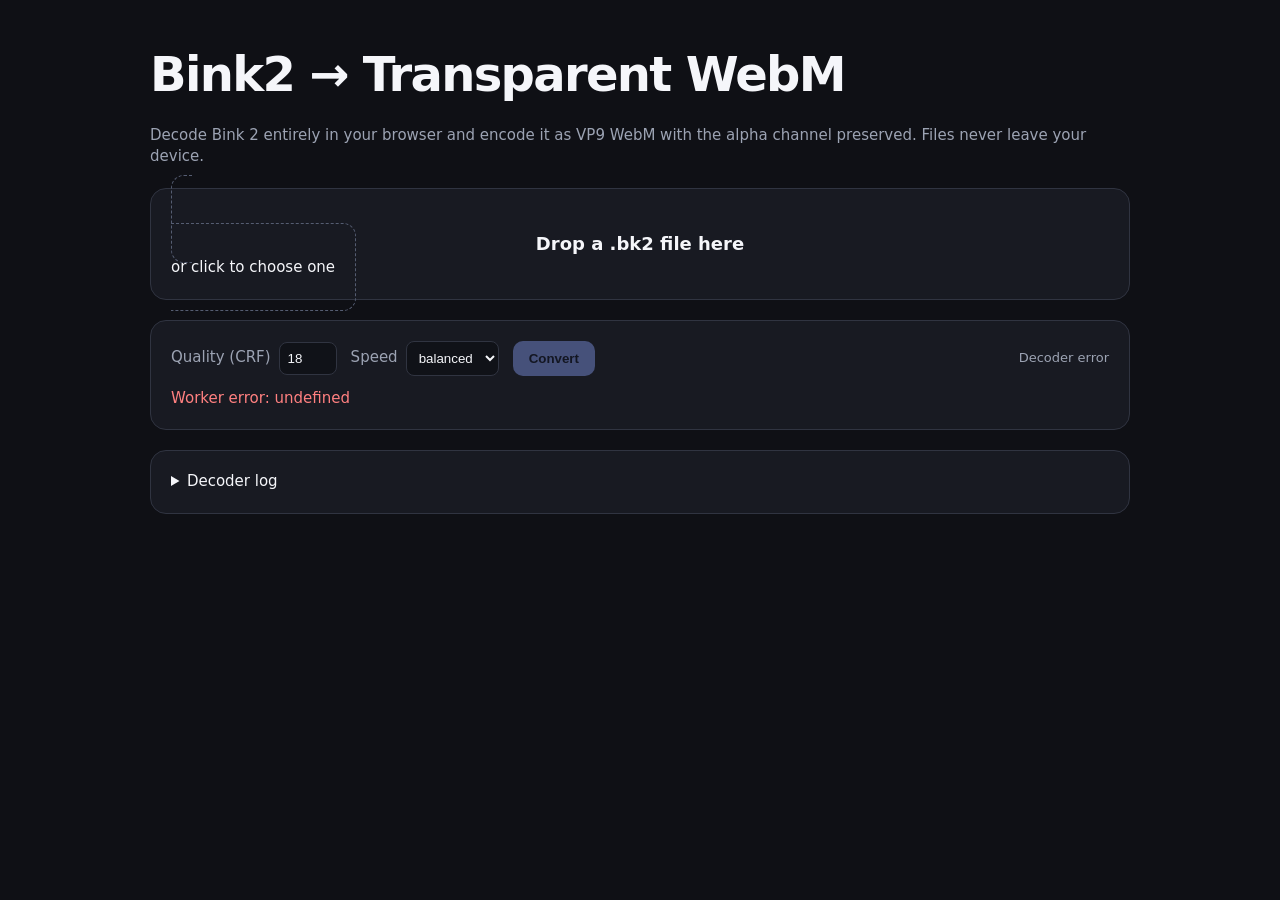
==== index.html @ 950c8744 "Initialize Bink2 converter web app" ====
<!doctype html>
<html lang="en">
<head>
  <meta charset="utf-8">
  <meta name="viewport" content="width=device-width,initial-scale=1">
  <meta name="description" content="Convert Bink 2 (.bk2) videos to transparent VP9 WebM entirely in your browser.">
  <title>Bink2 → Transparent WebM</title>
  <style>
    :root{color-scheme:dark;--bg:#0f1015;--panel:#181a22;--line:#303441;--text:#f5f6fa;--muted:#9ca3b3;--accent:#8ba4ff;--bad:#ff8080}
    *{box-sizing:border-box}body{margin:0;background:var(--bg);color:var(--text);font:15px/1.45 system-ui,-apple-system,Segoe UI,Roboto,sans-serif}
    main{width:min(980px,calc(100% - 32px));margin:40px auto 64px}h1{font-size:clamp(28px,5vw,48px);margin:0 0 8px;letter-spacing:-.035em}p{color:var(--muted)}
    .panel{background:var(--panel);border:1px solid var(--line);border-radius:16px;padding:20px;margin-top:20px}
    #drop{border:1.5px dashed #555d72;border-radius:13px;padding:34px 20px;text-align:center;cursor:pointer;transition:.15s}#drop.drag{border-color:var(--accent);background:#202539}#drop strong{display:block;font-size:18px;color:var(--text)}
    input[type=file]{display:none}.row{display:flex;gap:14px;flex-wrap:wrap;align-items:center}.meta{display:grid;grid-template-columns:repeat(auto-fit,minmax(140px,1fr));gap:10px;margin-top:16px}.datum{background:#11131a;border-radius:10px;padding:10px 12px}.datum span{display:block;color:var(--muted);font-size:12px}.datum b{font-weight:600;overflow-wrap:anywhere}
    label.control{display:flex;align-items:center;gap:8px;color:var(--muted)}select,input[type=number]{background:#101218;color:var(--text);border:1px solid var(--line);border-radius:8px;padding:8px}button,.download{appearance:none;border:0;border-radius:10px;background:var(--accent);color:#0d1122;font-weight:700;padding:10px 16px;text-decoration:none;cursor:pointer}button:disabled,.download.disabled{opacity:.4;pointer-events:none}
    .status{margin-left:auto;color:var(--muted);font-size:13px}.error{color:var(--bad);white-space:pre-wrap;margin-top:12px}.progress{height:8px;background:#0c0d12;border-radius:20px;overflow:hidden;margin-top:16px}.progress>div{width:0;height:100%;background:var(--accent);transition:width .1s}.hidden{display:none!important}
    .preview{margin-top:16px;border-radius:12px;overflow:hidden;min-height:260px;display:grid;place-items:center;background-color:#d5d5d5;background-image:linear-gradient(45deg,#aaa 25%,transparent 25%),linear-gradient(-45deg,#aaa 25%,transparent 25%),linear-gradient(45deg,transparent 75%,#aaa 75%),linear-gradient(-45deg,transparent 75%,#aaa 75%);background-size:32px 32px;background-position:0 0,0 16px,16px -16px,-16px 0}video{display:block;max-width:100%;max-height:70vh}
    code{background:#11131a;border-radius:5px;padding:2px 5px}.fine{font-size:12px}.log{font:12px/1.35 ui-monospace,SFMono-Regular,Consolas,monospace;max-height:150px;overflow:auto;color:#858da0;white-space:pre-wrap}
  </style>
</head>
<body>
<main>
  <h1>Bink2 → Transparent WebM</h1>
  <p>Decode Bink 2 entirely in your browser and encode it as VP9 WebM with the alpha channel preserved. Files never leave your device.</p>

  <section class="panel">
    <label id="drop" for="file">
      <strong>Drop a .bk2 file here</strong>
      <span>or click to choose one</span>
    </label>
    <input id="file" type="file" accept=".bk2">
    <div id="meta" class="meta hidden"></div>
  </section>

  <section class="panel">
    <div class="row">
      <label class="control">Quality (CRF)
        <input id="crf" type="number" min="0" max="63" value="18" size="3">
      </label>
      <label class="control">Speed
        <select id="cpu"><option value="3">slower</option><option value="5" selected>balanced</option><option value="7">faster</option><option value="8">fastest</option></select>
      </label>
      <button id="convert" disabled>Convert</button>
      <span id="coreStatus" class="status">Loading decoder…</span>
    </div>
    <div id="progressWrap" class="progress hidden"><div id="progress"></div></div>
    <div id="error" class="error hidden"></div>
  </section>

  <section id="result" class="panel hidden">
    <div class="row">
      <div><strong>Transparent VP9 WebM</strong><div id="outInfo" class="fine"></div></div>
      <a id="download" class="download disabled" download>Download WebM</a>
    </div>
    <div class="preview"><video id="preview" controls loop muted playsinline></video></div>
    <p class="fine">The checkerboard is the page background, not part of the video. If you can see it through the video, alpha playback is working.</p>
  </section>

  <details class="panel"><summary>Decoder log</summary><div id="log" class="log"></div></details>
</main>
<script>
(() => {
  const $ = id => document.getElementById(id);
  const fileInput=$('file'),drop=$('drop'),meta=$('meta'),convert=$('convert'),coreStatus=$('coreStatus');
  const progressWrap=$('progressWrap'),progress=$('progress'),error=$('error'),result=$('result'),preview=$('preview'),download=$('download'),outInfo=$('outInfo'),log=$('log');
  let selected=null,coreReady=false,busy=false,outputURL=null;

  const worker=new Worker('./bink2-worker.js');
  worker.onmessage=e=>{
    const m=e.data||{};
    if(m.type==='ready'){
      coreReady=true;coreStatus.textContent='Decoder ready';updateConvert();
    }else if(m.type==='progress'){
      progressWrap.classList.remove('hidden');
      if(m.total>0)progress.style.width=Math.min(100,m.frame/m.total*100)+'%';
      coreStatus.textContent=m.total>0?`Encoding frame ${m.frame}/${m.total}`:`Encoding frame ${m.frame}`;
    }else if(m.type==='done'){
      busy=false;coreStatus.textContent='Decoder ready';progress.style.width='100%';
      const blob=new Blob([m.data],{type:'video/webm'});
      if(outputURL)URL.revokeObjectURL(outputURL);
      outputURL=URL.createObjectURL(blob);preview.src=outputURL;preview.load();preview.play().catch(()=>{});
      download.href=outputURL;download.download=(selected?.name||'video').replace(/\.bk2$/i,'')+'.webm';download.classList.remove('disabled');
      outInfo.textContent=`${formatBytes(blob.size)} · ${m.frames} frames`;result.classList.remove('hidden');updateConvert();
    }else if(m.type==='error'){
      busy=false;coreStatus.textContent=coreReady?'Decoder ready':'Decoder error';showError(m.message||'Conversion failed');updateConvert();
    }else if(m.type==='log'){
      log.textContent+=(m.text||'')+'\n';log.scrollTop=log.scrollHeight;
    }
  };
  worker.onerror=e=>{showError(`Worker error: ${e.message}`);coreStatus.textContent='Decoder error'};

  function formatBytes(n){if(n<1024)return n+' B';if(n<1048576)return(n/1024).toFixed(1)+' KiB';return(n/1048576).toFixed(1)+' MiB'}
  function showError(s){error.textContent=s;error.classList.remove('hidden')}
  function clearError(){error.textContent='';error.classList.add('hidden')}
  function updateConvert(){convert.disabled=!selected||!coreReady||busy}
  function parseBK2(buf){
    if(buf.byteLength<44)throw new Error('File is too short to be a Bink 2 file.');
    const bytes=new Uint8Array(buf,0,4),magic=String.fromCharCode(...bytes);
    if(!/^KB2./.test(magic))throw new Error(`Expected Bink 2 (KB2), found ${JSON.stringify(magic)}.`);
    const v=new DataView(buf),frames=v.getUint32(8,true),width=v.getUint32(20,true),height=v.getUint32(24,true),fpsNum=v.getUint32(28,true),fpsDen=v.getUint32(32,true),flags=v.getUint32(36,true),tracks=v.getUint32(40,true);
    if(!width||!height||!frames)throw new Error('The Bink 2 header contains invalid dimensions or frame count.');
    return{magic,frames,width,height,fpsNum,fpsDen,flags,tracks,alpha:!!(flags&0x00100000)};
  }
  function renderMeta(f,h){
    const fps=h.fpsDen?h.fpsNum/h.fpsDen:0;
    const items=[['File',f.name],['Revision',h.magic],['Size',formatBytes(f.size)],['Resolution',`${h.width}×${h.height}`],['Frames',String(h.frames)],['Frame rate',fps?`${fps.toFixed(3).replace(/\.000$/,'')} fps`:'unknown'],['Alpha',h.alpha?'yes':'no'],['Audio tracks',String(h.tracks)]];
    meta.innerHTML=items.map(([k,v])=>`<div class="datum"><span>${k}</span><b>${escapeHTML(v)}</b></div>`).join('');meta.classList.remove('hidden');
  }
  function escapeHTML(s){return String(s).replace(/[&<>"']/g,c=>({'&':'&amp;','<':'&lt;','>':'&gt;','"':'&quot;',"'":'&#39;'}[c]))}
  async function chooseFile(f){
    clearError();result.classList.add('hidden');progressWrap.classList.add('hidden');progress.style.width='0';
    if(!f)return;
    try{const head=await f.slice(0,64).arrayBuffer(),h=parseBK2(head);selected=f;renderMeta(f,h);updateConvert()}
    catch(e){selected=null;meta.classList.add('hidden');showError(e.message);updateConvert()}
  }
  fileInput.addEventListener('change',()=>chooseFile(fileInput.files[0]));
  for(const ev of ['dragenter','dragover'])drop.addEventListener(ev,e=>{e.preventDefault();drop.classList.add('drag')});
  for(const ev of ['dragleave','drop'])drop.addEventListener(ev,e=>{e.preventDefault();drop.classList.remove('drag')});
  drop.addEventListener('drop',e=>{const f=e.dataTransfer.files[0];if(f)chooseFile(f)});
  convert.addEventListener('click',async()=>{
    if(!selected||!coreReady||busy)return;
    busy=true;clearError();result.classList.add('hidden');download.classList.add('disabled');progressWrap.classList.remove('hidden');progress.style.width='0';coreStatus.textContent='Reading input…';updateConvert();
    try{const data=await selected.arrayBuffer();worker.postMessage({type:'convert',data,crf:Number($('crf').value),cpuUsed:Number($('cpu').value)},[data])}
    catch(e){busy=false;showError(e.message);coreStatus.textContent='Decoder ready';updateConvert()}
  });
})();
</script>
</body>
</html>
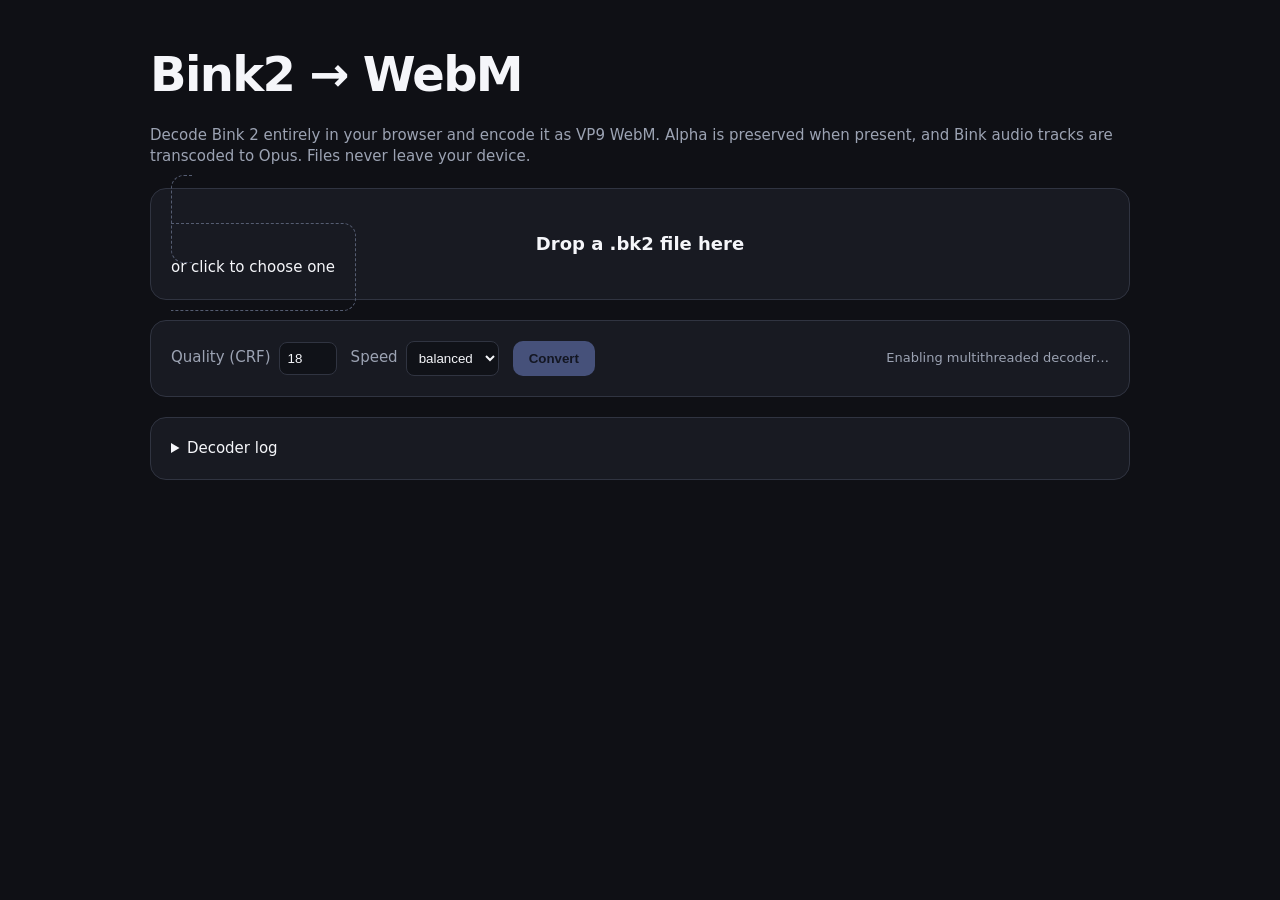
==== commit 0166a4c0: "Expose threaded audio-capable converter in UI" ====
--- a/index.html
+++ b/index.html
@@ -3,8 +3,9 @@
 <head>
   <meta charset="utf-8">
   <meta name="viewport" content="width=device-width,initial-scale=1">
-  <meta name="description" content="Convert Bink 2 (.bk2) videos to transparent VP9 WebM entirely in your browser.">
-  <title>Bink2 → Transparent WebM</title>
+  <meta name="description" content="Convert Bink 2 (.bk2) videos to VP9 WebM with alpha and audio entirely in your browser.">
+  <title>Bink2 → WebM</title>
+  <script src="./coi-serviceworker.js"></script>
   <style>
     :root{color-scheme:dark;--bg:#0f1015;--panel:#181a22;--line:#303441;--text:#f5f6fa;--muted:#9ca3b3;--accent:#8ba4ff;--bad:#ff8080}
     *{box-sizing:border-box}body{margin:0;background:var(--bg);color:var(--text);font:15px/1.45 system-ui,-apple-system,Segoe UI,Roboto,sans-serif}
@@ -20,8 +21,8 @@
 </head>
 <body>
 <main>
-  <h1>Bink2 → Transparent WebM</h1>
-  <p>Decode Bink 2 entirely in your browser and encode it as VP9 WebM with the alpha channel preserved. Files never leave your device.</p>
+  <h1>Bink2 → WebM</h1>
+  <p>Decode Bink 2 entirely in your browser and encode it as VP9 WebM. Alpha is preserved when present, and Bink audio tracks are transcoded to Opus. Files never leave your device.</p>
 
   <section class="panel">
     <label id="drop" for="file">
@@ -49,11 +50,11 @@
 
   <section id="result" class="panel hidden">
     <div class="row">
-      <div><strong>Transparent VP9 WebM</strong><div id="outInfo" class="fine"></div></div>
+      <div><strong>VP9 WebM</strong><div id="outInfo" class="fine"></div></div>
       <a id="download" class="download disabled" download>Download WebM</a>
     </div>
-    <div class="preview"><video id="preview" controls loop muted playsinline></video></div>
-    <p class="fine">The checkerboard is the page background, not part of the video. If you can see it through the video, alpha playback is working.</p>
+    <div class="preview"><video id="preview" controls loop playsinline></video></div>
+    <p class="fine">For alpha videos, the checkerboard is the page background. Seeing it through the video confirms transparent playback.</p>
   </section>
 
   <details class="panel"><summary>Decoder log</summary><div id="log" class="log"></div></details>
@@ -63,26 +64,33 @@
   const $ = id => document.getElementById(id);
   const fileInput=$('file'),drop=$('drop'),meta=$('meta'),convert=$('convert'),coreStatus=$('coreStatus');
   const progressWrap=$('progressWrap'),progress=$('progress'),error=$('error'),result=$('result'),preview=$('preview'),download=$('download'),outInfo=$('outInfo'),log=$('log');
-  let selected=null,coreReady=false,busy=false,outputURL=null;
+  let selected=null,selectedHeader=null,coreReady=false,busy=false,outputURL=null,coreThreads=1;
+
+  if(!window.crossOriginIsolated){
+    coreStatus.textContent=window.isSecureContext?'Enabling multithreaded decoder…':'Threaded decoder requires HTTPS or localhost';
+    if(!window.isSecureContext)showError('This build uses SharedArrayBuffer for multithreaded VP9 encoding and must be served from HTTPS or localhost.');
+    return;
+  }
 
   const worker=new Worker('./bink2-worker.js');
   worker.onmessage=e=>{
     const m=e.data||{};
     if(m.type==='ready'){
-      coreReady=true;coreStatus.textContent='Decoder ready';updateConvert();
+      coreThreads=m.threads||1;coreReady=true;coreStatus.textContent=`Decoder ready · ${coreThreads} threads`;updateConvert();
     }else if(m.type==='progress'){
       progressWrap.classList.remove('hidden');
       if(m.total>0)progress.style.width=Math.min(100,m.frame/m.total*100)+'%';
-      coreStatus.textContent=m.total>0?`Encoding frame ${m.frame}/${m.total}`:`Encoding frame ${m.frame}`;
+      coreStatus.textContent=m.total>0?`Encoding frame ${m.frame}/${m.total} · ${coreThreads} threads`:`Encoding frame ${m.frame} · ${coreThreads} threads`;
     }else if(m.type==='done'){
-      busy=false;coreStatus.textContent='Decoder ready';progress.style.width='100%';
+      busy=false;coreStatus.textContent=`Decoder ready · ${coreThreads} threads`;progress.style.width='100%';
       const blob=new Blob([m.data],{type:'video/webm'});
       if(outputURL)URL.revokeObjectURL(outputURL);
-      outputURL=URL.createObjectURL(blob);preview.src=outputURL;preview.load();preview.play().catch(()=>{});
+      outputURL=URL.createObjectURL(blob);preview.src=outputURL;preview.load();
       download.href=outputURL;download.download=(selected?.name||'video').replace(/\.bk2$/i,'')+'.webm';download.classList.remove('disabled');
-      outInfo.textContent=`${formatBytes(blob.size)} · ${m.frames} frames`;result.classList.remove('hidden');updateConvert();
+      const audio=selectedHeader?.tracks?` · ${selectedHeader.tracks} Opus audio track${selectedHeader.tracks===1?'':'s'}`:' · no audio';
+      outInfo.textContent=`${formatBytes(blob.size)} · ${m.frames} frames${audio} · ${m.threads||coreThreads} threads`;result.classList.remove('hidden');updateConvert();
     }else if(m.type==='error'){
-      busy=false;coreStatus.textContent=coreReady?'Decoder ready':'Decoder error';showError(m.message||'Conversion failed');updateConvert();
+      busy=false;coreStatus.textContent=coreReady?`Decoder ready · ${coreThreads} threads`:'Decoder error';showError(m.message||'Conversion failed');updateConvert();
     }else if(m.type==='log'){
       log.textContent+=(m.text||'')+'\n';log.scrollTop=log.scrollHeight;
     }
@@ -110,8 +118,8 @@
   async function chooseFile(f){
     clearError();result.classList.add('hidden');progressWrap.classList.add('hidden');progress.style.width='0';
     if(!f)return;
-    try{const head=await f.slice(0,64).arrayBuffer(),h=parseBK2(head);selected=f;renderMeta(f,h);updateConvert()}
-    catch(e){selected=null;meta.classList.add('hidden');showError(e.message);updateConvert()}
+    try{const head=await f.slice(0,64).arrayBuffer(),h=parseBK2(head);selected=f;selectedHeader=h;renderMeta(f,h);updateConvert()}
+    catch(e){selected=null;selectedHeader=null;meta.classList.add('hidden');showError(e.message);updateConvert()}
   }
   fileInput.addEventListener('change',()=>chooseFile(fileInput.files[0]));
   for(const ev of ['dragenter','dragover'])drop.addEventListener(ev,e=>{e.preventDefault();drop.classList.add('drag')});
@@ -120,10 +128,10 @@
   convert.addEventListener('click',async()=>{
     if(!selected||!coreReady||busy)return;
     busy=true;clearError();result.classList.add('hidden');download.classList.add('disabled');progressWrap.classList.remove('hidden');progress.style.width='0';coreStatus.textContent='Reading input…';updateConvert();
-    try{const data=await selected.arrayBuffer();worker.postMessage({type:'convert',data,crf:Number($('crf').value),cpuUsed:Number($('cpu').value)},[data])}
-    catch(e){busy=false;showError(e.message);coreStatus.textContent='Decoder ready';updateConvert()}
+    try{const data=await selected.arrayBuffer();worker.postMessage({type:'convert',data,crf:Number($('crf').value),cpuUsed:Number($('cpu').value),threads:coreThreads},[data])}
+    catch(e){busy=false;showError(e.message);coreStatus.textContent=`Decoder ready · ${coreThreads} threads`;updateConvert()}
   });
 })();
 </script>
 </body>
-</html>
+</html>
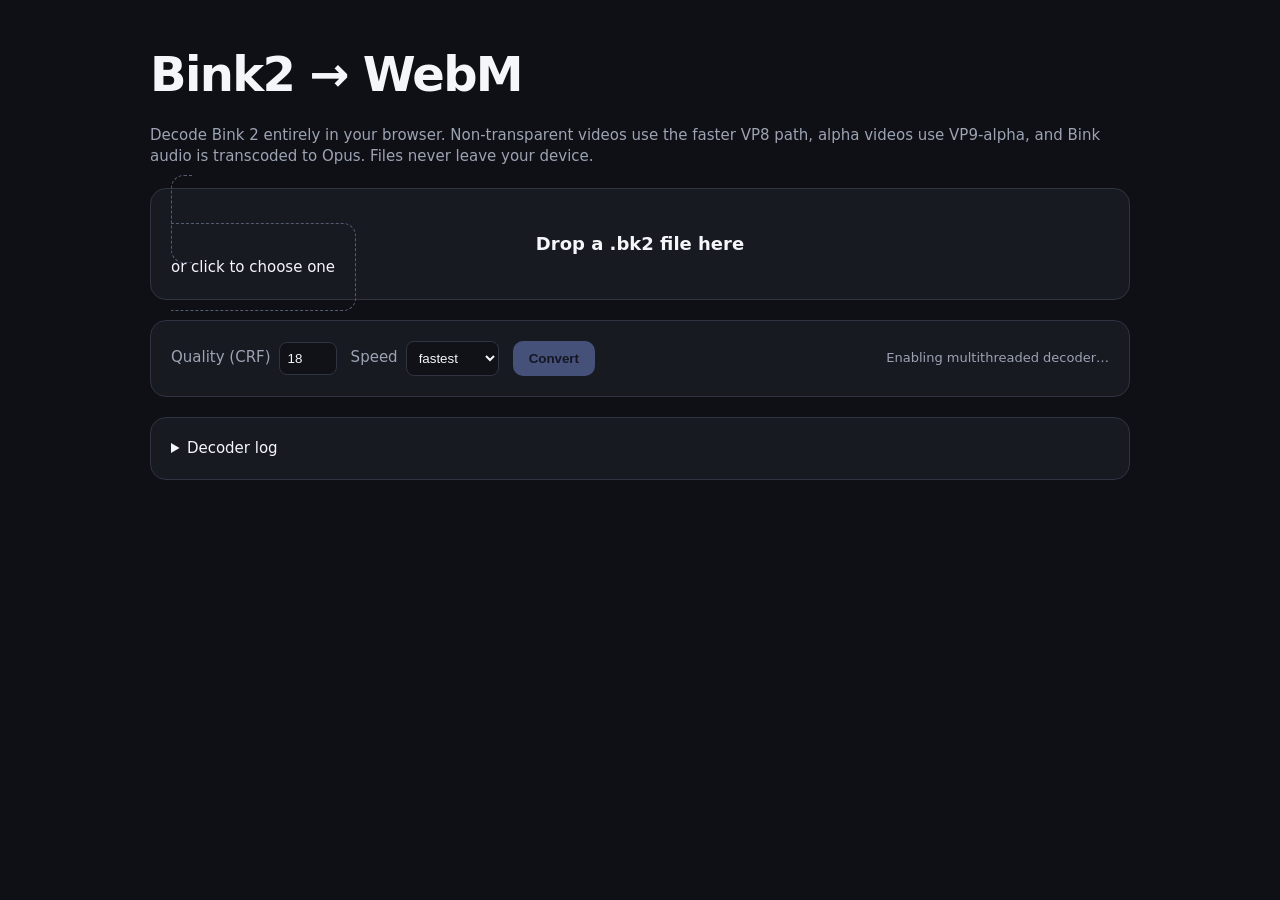
==== commit c12c236c: "Use VP8 fast path and direct-file browser input" ====
--- a/index.html
+++ b/index.html
@@ -3,7 +3,7 @@
 <head>
   <meta charset="utf-8">
   <meta name="viewport" content="width=device-width,initial-scale=1">
-  <meta name="description" content="Convert Bink 2 (.bk2) videos to VP9 WebM with alpha and audio entirely in your browser.">
+  <meta name="description" content="Convert Bink 2 (.bk2) videos to WebM with alpha and audio entirely in your browser.">
   <title>Bink2 → WebM</title>
   <script src="./coi-serviceworker.js"></script>
   <style>
@@ -22,7 +22,7 @@
 <body>
 <main>
   <h1>Bink2 → WebM</h1>
-  <p>Decode Bink 2 entirely in your browser and encode it as VP9 WebM. Alpha is preserved when present, and Bink audio tracks are transcoded to Opus. Files never leave your device.</p>
+  <p>Decode Bink 2 entirely in your browser. Non-transparent videos use the faster VP8 path, alpha videos use VP9-alpha, and Bink audio is transcoded to Opus. Files never leave your device.</p>
 
   <section class="panel">
     <label id="drop" for="file">
@@ -39,7 +39,7 @@
         <input id="crf" type="number" min="0" max="63" value="18" size="3">
       </label>
       <label class="control">Speed
-        <select id="cpu"><option value="3">slower</option><option value="5" selected>balanced</option><option value="7">faster</option><option value="8">fastest</option></select>
+        <select id="cpu"><option value="3">slower</option><option value="5">balanced</option><option value="7">faster</option><option value="8" selected>fastest</option></select>
       </label>
       <button id="convert" disabled>Convert</button>
       <span id="coreStatus" class="status">Loading decoder…</span>
@@ -50,11 +50,11 @@
 
   <section id="result" class="panel hidden">
     <div class="row">
-      <div><strong>VP9 WebM</strong><div id="outInfo" class="fine"></div></div>
+      <div><strong id="resultTitle">WebM</strong><div id="outInfo" class="fine"></div></div>
       <a id="download" class="download disabled" download>Download WebM</a>
     </div>
     <div class="preview"><video id="preview" controls loop playsinline></video></div>
-    <p class="fine">For alpha videos, the checkerboard is the page background. Seeing it through the video confirms transparent playback.</p>
+    <p id="previewNote" class="fine"></p>
   </section>
 
   <details class="panel"><summary>Decoder log</summary><div id="log" class="log"></div></details>
@@ -63,12 +63,12 @@
 (() => {
   const $ = id => document.getElementById(id);
   const fileInput=$('file'),drop=$('drop'),meta=$('meta'),convert=$('convert'),coreStatus=$('coreStatus');
-  const progressWrap=$('progressWrap'),progress=$('progress'),error=$('error'),result=$('result'),preview=$('preview'),download=$('download'),outInfo=$('outInfo'),log=$('log');
-  let selected=null,selectedHeader=null,coreReady=false,busy=false,outputURL=null,coreThreads=1;
+  const progressWrap=$('progressWrap'),progress=$('progress'),error=$('error'),result=$('result'),preview=$('preview'),download=$('download'),outInfo=$('outInfo'),log=$('log'),resultTitle=$('resultTitle'),previewNote=$('previewNote');
+  let selected=null,selectedHeader=null,coreReady=false,busy=false,outputURL=null,coreThreads=1,workerFS=false,startTime=0,lastProgressTime=0,lastProgressFrame=0;
 
   if(!window.crossOriginIsolated){
     coreStatus.textContent=window.isSecureContext?'Enabling multithreaded decoder…':'Threaded decoder requires HTTPS or localhost';
-    if(!window.isSecureContext)showError('This build uses SharedArrayBuffer for multithreaded VP9 encoding and must be served from HTTPS or localhost.');
+    if(!window.isSecureContext)showError('This build uses SharedArrayBuffer for multithreaded encoding and must be served from HTTPS or localhost.');
     return;
   }
 
@@ -76,21 +76,36 @@
   worker.onmessage=e=>{
     const m=e.data||{};
     if(m.type==='ready'){
-      coreThreads=m.threads||1;coreReady=true;coreStatus.textContent=`Decoder ready · ${coreThreads} threads`;updateConvert();
+      coreThreads=m.threads||1;workerFS=!!m.workerfs;coreReady=true;coreStatus.textContent=`Decoder ready · ${coreThreads} threads`;updateConvert();
     }else if(m.type==='progress'){
       progressWrap.classList.remove('hidden');
       if(m.total>0)progress.style.width=Math.min(100,m.frame/m.total*100)+'%';
-      coreStatus.textContent=m.total>0?`Encoding frame ${m.frame}/${m.total} · ${coreThreads} threads`:`Encoding frame ${m.frame} · ${coreThreads} threads`;
+      const now=performance.now();
+      let speed='';
+      if(lastProgressTime && m.frame>lastProgressFrame){
+        const fps=(m.frame-lastProgressFrame)/((now-lastProgressTime)/1000);
+        if(fps>0){
+          const remain=m.total>m.frame?Math.round((m.total-m.frame)/fps):0;
+          speed=` · ${fps.toFixed(1)} fps${remain?` · ~${formatTime(remain)} left`:''}`;
+        }
+      }
+      if(!lastProgressTime || now-lastProgressTime>=1000){lastProgressTime=now;lastProgressFrame=m.frame}
+      coreStatus.textContent=m.total>0?`Encoding ${m.frame}/${m.total} · ${coreThreads} threads${speed}`:`Encoding frame ${m.frame} · ${coreThreads} threads`;
     }else if(m.type==='done'){
-      busy=false;coreStatus.textContent=`Decoder ready · ${coreThreads} threads`;progress.style.width='100%';
+      busy=false;progress.style.width='100%';
+      const elapsed=(performance.now()-startTime)/1000;
+      coreStatus.textContent=`Decoder ready · ${coreThreads} threads`;
       const blob=new Blob([m.data],{type:'video/webm'});
       if(outputURL)URL.revokeObjectURL(outputURL);
       outputURL=URL.createObjectURL(blob);preview.src=outputURL;preview.load();
       download.href=outputURL;download.download=(selected?.name||'video').replace(/\.bk2$/i,'')+'.webm';download.classList.remove('disabled');
-      const audio=selectedHeader?.tracks?` · ${selectedHeader.tracks} Opus audio track${selectedHeader.tracks===1?'':'s'}`:' · no audio';
-      outInfo.textContent=`${formatBytes(blob.size)} · ${m.frames} frames${audio} · ${m.threads||coreThreads} threads`;result.classList.remove('hidden');updateConvert();
+      const audio=m.surroundDownmix?'stereo Opus (8-channel Bink downmix)':m.audioTracks?`${m.audioTracks} Opus audio stream${m.audioTracks===1?'':'s'}`:'no audio';
+      resultTitle.textContent=`${m.codec||'WebM'} WebM`;
+      outInfo.textContent=`${formatBytes(blob.size)} · ${m.frames} frames · ${audio} · ${elapsed.toFixed(1)} s`;
+      previewNote.textContent=selectedHeader?.alpha?'The checkerboard is the page background. Seeing it through the video confirms transparent playback.':'Audio is preserved when present. The source file is read directly from disk without first copying it into the WASM heap.';
+      result.classList.remove('hidden');updateConvert();
     }else if(m.type==='error'){
-      busy=false;coreStatus.textContent=coreReady?`Decoder ready · ${coreThreads} threads`:'Decoder error';showError(m.message||'Conversion failed');updateConvert();
+      busy=false;coreStatus.textContent=coreReady?`Decoder ready · ${coreThreads} threads`:'Decoder error';showError(m.message||'Conversion failed.');updateConvert();
     }else if(m.type==='log'){
       log.textContent+=(m.text||'')+'\n';log.scrollTop=log.scrollHeight;
     }
@@ -98,6 +113,7 @@
   worker.onerror=e=>{showError(`Worker error: ${e.message}`);coreStatus.textContent='Decoder error'};
 
   function formatBytes(n){if(n<1024)return n+' B';if(n<1048576)return(n/1024).toFixed(1)+' KiB';return(n/1048576).toFixed(1)+' MiB'}
+  function formatTime(s){if(s<60)return`${s}s`;const m=Math.floor(s/60),r=s%60;return`${m}m ${r}s`}
   function showError(s){error.textContent=s;error.classList.remove('hidden')}
   function clearError(){error.textContent='';error.classList.add('hidden')}
   function updateConvert(){convert.disabled=!selected||!coreReady||busy}
@@ -110,8 +126,9 @@
     return{magic,frames,width,height,fpsNum,fpsDen,flags,tracks,alpha:!!(flags&0x00100000)};
   }
   function renderMeta(f,h){
-    const fps=h.fpsDen?h.fpsNum/h.fpsDen:0;
-    const items=[['File',f.name],['Revision',h.magic],['Size',formatBytes(f.size)],['Resolution',`${h.width}×${h.height}`],['Frames',String(h.frames)],['Frame rate',fps?`${fps.toFixed(3).replace(/\.000$/,'')} fps`:'unknown'],['Alpha',h.alpha?'yes':'no'],['Audio tracks',String(h.tracks)]];
+    const fps=h.fpsDen?h.fpsNum/h.fpsDen:0,codec=h.alpha?'VP9-alpha':'VP8 fast path';
+    const audio=h.tracks===8?'8-channel Bink → stereo Opus':h.tracks?`${h.tracks} track${h.tracks===1?'':'s'} → Opus`:'none';
+    const items=[['File',f.name],['Revision',h.magic],['Size',formatBytes(f.size)],['Resolution',`${h.width}×${h.height}`],['Frames',String(h.frames)],['Frame rate',fps?`${fps.toFixed(3).replace(/\.000$/,'')} fps`:'unknown'],['Alpha',h.alpha?'yes':'no'],['Output video',codec],['Audio',audio]];
     meta.innerHTML=items.map(([k,v])=>`<div class="datum"><span>${k}</span><b>${escapeHTML(v)}</b></div>`).join('');meta.classList.remove('hidden');
   }
   function escapeHTML(s){return String(s).replace(/[&<>"']/g,c=>({'&':'&amp;','<':'&lt;','>':'&gt;','"':'&quot;',"'":'&#39;'}[c]))}
@@ -125,13 +142,15 @@
   for(const ev of ['dragenter','dragover'])drop.addEventListener(ev,e=>{e.preventDefault();drop.classList.add('drag')});
   for(const ev of ['dragleave','drop'])drop.addEventListener(ev,e=>{e.preventDefault();drop.classList.remove('drag')});
   drop.addEventListener('drop',e=>{const f=e.dataTransfer.files[0];if(f)chooseFile(f)});
-  convert.addEventListener('click',async()=>{
+  convert.addEventListener('click',()=>{
     if(!selected||!coreReady||busy)return;
-    busy=true;clearError();result.classList.add('hidden');download.classList.add('disabled');progressWrap.classList.remove('hidden');progress.style.width='0';coreStatus.textContent='Reading input…';updateConvert();
-    try{const data=await selected.arrayBuffer();worker.postMessage({type:'convert',data,crf:Number($('crf').value),cpuUsed:Number($('cpu').value),threads:coreThreads},[data])}
-    catch(e){busy=false;showError(e.message);coreStatus.textContent=`Decoder ready · ${coreThreads} threads`;updateConvert()}
+    busy=true;clearError();result.classList.add('hidden');download.classList.add('disabled');progressWrap.classList.remove('hidden');progress.style.width='0';coreStatus.textContent=workerFS?'Opening input directly…':'Preparing input…';updateConvert();
+    startTime=performance.now();lastProgressTime=0;lastProgressFrame=0;
+    try{
+      worker.postMessage({type:'convert',file:selected,crf:Number($('crf').value),cpuUsed:Number($('cpu').value),threads:coreThreads,alpha:selectedHeader.alpha,audioTracks:selectedHeader.tracks});
+    }catch(e){busy=false;showError(e.message);coreStatus.textContent=`Decoder ready · ${coreThreads} threads`;updateConvert()}
   });
 })();
 </script>
 </body>
-</html>+</html>
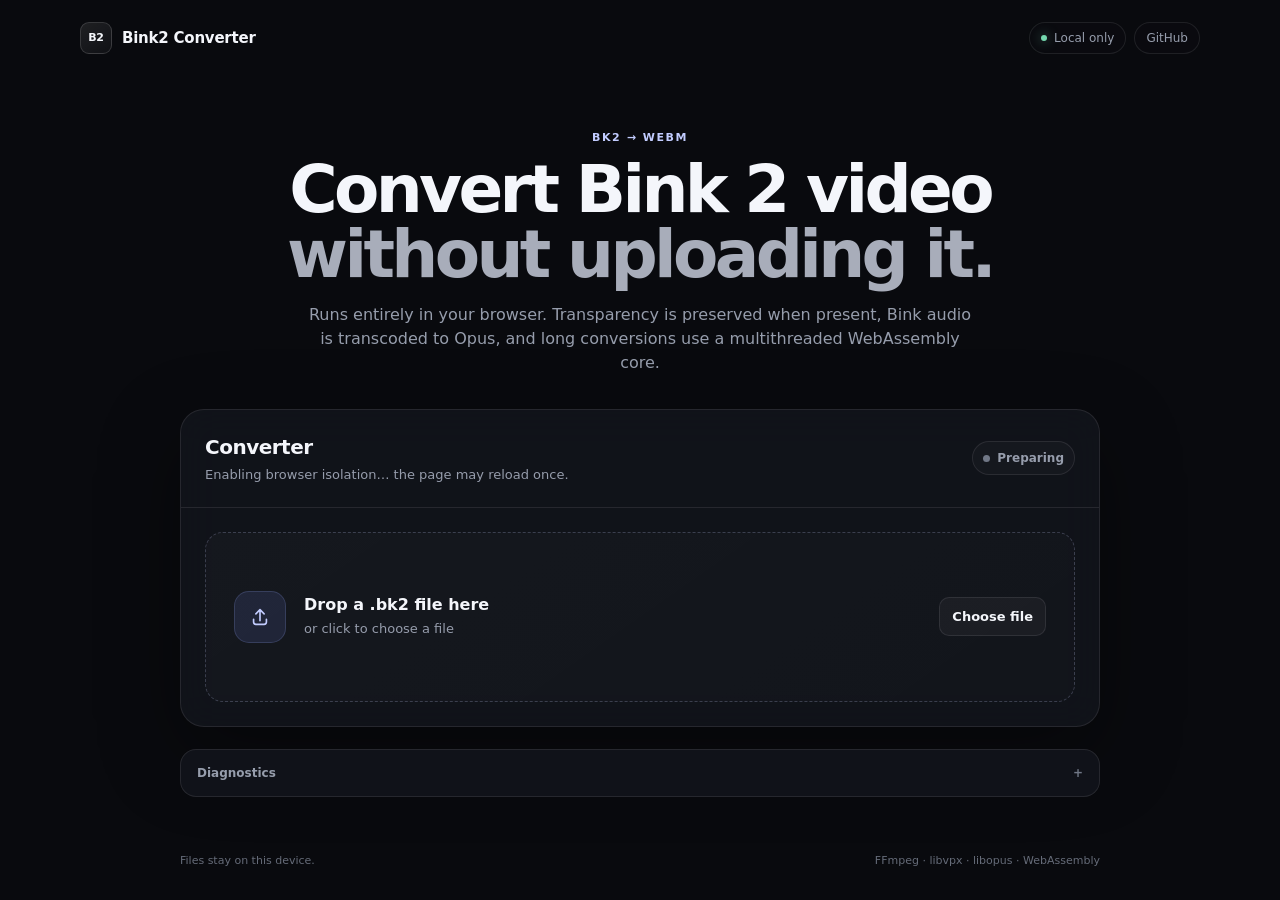
==== commit 1246a4cd: "Replace converter page with redesigned interface" ====
--- a/index.html
+++ b/index.html
@@ -3,154 +3,165 @@
 <head>
   <meta charset="utf-8">
   <meta name="viewport" content="width=device-width,initial-scale=1">
-  <meta name="description" content="Convert Bink 2 (.bk2) videos to WebM with alpha and audio entirely in your browser.">
-  <title>Bink2 → WebM</title>
+  <meta name="description" content="Convert Bink 2 (.bk2) videos to WebM locally in your browser, with transparency and audio preservation.">
+  <meta name="theme-color" content="#0a0b0f">
+  <title>Bink2 Converter</title>
   <script src="./coi-serviceworker.js"></script>
-  <style>
-    :root{color-scheme:dark;--bg:#0f1015;--panel:#181a22;--line:#303441;--text:#f5f6fa;--muted:#9ca3b3;--accent:#8ba4ff;--bad:#ff8080}
-    *{box-sizing:border-box}body{margin:0;background:var(--bg);color:var(--text);font:15px/1.45 system-ui,-apple-system,Segoe UI,Roboto,sans-serif}
-    main{width:min(980px,calc(100% - 32px));margin:40px auto 64px}h1{font-size:clamp(28px,5vw,48px);margin:0 0 8px;letter-spacing:-.035em}p{color:var(--muted)}
-    .panel{background:var(--panel);border:1px solid var(--line);border-radius:16px;padding:20px;margin-top:20px}
-    #drop{border:1.5px dashed #555d72;border-radius:13px;padding:34px 20px;text-align:center;cursor:pointer;transition:.15s}#drop.drag{border-color:var(--accent);background:#202539}#drop strong{display:block;font-size:18px;color:var(--text)}
-    input[type=file]{display:none}.row{display:flex;gap:14px;flex-wrap:wrap;align-items:center}.meta{display:grid;grid-template-columns:repeat(auto-fit,minmax(140px,1fr));gap:10px;margin-top:16px}.datum{background:#11131a;border-radius:10px;padding:10px 12px}.datum span{display:block;color:var(--muted);font-size:12px}.datum b{font-weight:600;overflow-wrap:anywhere}
-    label.control{display:flex;align-items:center;gap:8px;color:var(--muted)}select,input[type=number]{background:#101218;color:var(--text);border:1px solid var(--line);border-radius:8px;padding:8px}button,.download{appearance:none;border:0;border-radius:10px;background:var(--accent);color:#0d1122;font-weight:700;padding:10px 16px;text-decoration:none;cursor:pointer}button:disabled,.download.disabled{opacity:.4;pointer-events:none}
-    .status{margin-left:auto;color:var(--muted);font-size:13px}.error{color:var(--bad);white-space:pre-wrap;margin-top:12px}.progress{height:8px;background:#0c0d12;border-radius:20px;overflow:hidden;margin-top:16px}.progress>div{width:0;height:100%;background:var(--accent);transition:width .1s}.hidden{display:none!important}
-    .preview{margin-top:16px;border-radius:12px;overflow:hidden;min-height:260px;display:grid;place-items:center;background-color:#d5d5d5;background-image:linear-gradient(45deg,#aaa 25%,transparent 25%),linear-gradient(-45deg,#aaa 25%,transparent 25%),linear-gradient(45deg,transparent 75%,#aaa 75%),linear-gradient(-45deg,transparent 75%,#aaa 75%);background-size:32px 32px;background-position:0 0,0 16px,16px -16px,-16px 0}video{display:block;max-width:100%;max-height:70vh}
-    code{background:#11131a;border-radius:5px;padding:2px 5px}.fine{font-size:12px}.log{font:12px/1.35 ui-monospace,SFMono-Regular,Consolas,monospace;max-height:150px;overflow:auto;color:#858da0;white-space:pre-wrap}
-  </style>
+  <link rel="stylesheet" href="./styles.css">
 </head>
 <body>
-<main>
-  <h1>Bink2 → WebM</h1>
-  <p>Decode Bink 2 entirely in your browser. Non-transparent videos use the faster VP8 path, alpha videos use VP9-alpha, and Bink audio is transcoded to Opus. Files never leave your device.</p>
+  <div class="backdrop" aria-hidden="true"></div>
 
-  <section class="panel">
-    <label id="drop" for="file">
-      <strong>Drop a .bk2 file here</strong>
-      <span>or click to choose one</span>
-    </label>
-    <input id="file" type="file" accept=".bk2">
-    <div id="meta" class="meta hidden"></div>
-  </section>
+  <header class="site-header">
+    <a class="brand" href="./" aria-label="Bink2 Converter home">
+      <span class="brand-mark">B2</span>
+      <span>Bink2 Converter</span>
+    </a>
+    <div class="header-badges">
+      <span class="pill"><span class="status-dot"></span>Local only</span>
+      <a class="pill link-pill" href="https://github.com/vracton/bink2-converter" target="_blank" rel="noreferrer">GitHub</a>
+    </div>
+  </header>
 
-  <section class="panel">
-    <div class="row">
-      <label class="control">Quality (CRF)
-        <input id="crf" type="number" min="0" max="63" value="18" size="3">
-      </label>
-      <label class="control">Speed
-        <select id="cpu"><option value="3">slower</option><option value="5">balanced</option><option value="7">faster</option><option value="8" selected>fastest</option></select>
-      </label>
-      <button id="convert" disabled>Convert</button>
-      <span id="coreStatus" class="status">Loading decoder…</span>
-    </div>
-    <div id="progressWrap" class="progress hidden"><div id="progress"></div></div>
-    <div id="error" class="error hidden"></div>
-  </section>
+  <main class="page-shell">
+    <section class="hero">
+      <div class="eyebrow">BK2 → WebM</div>
+      <h1>Convert Bink 2 video<br><span>without uploading it.</span></h1>
+      <p>Runs entirely in your browser. Transparency is preserved when present, Bink audio is transcoded to Opus, and long conversions use a multithreaded WebAssembly core.</p>
+    </section>
 
-  <section id="result" class="panel hidden">
-    <div class="row">
-      <div><strong id="resultTitle">WebM</strong><div id="outInfo" class="fine"></div></div>
-      <a id="download" class="download disabled" download>Download WebM</a>
-    </div>
-    <div class="preview"><video id="preview" controls loop playsinline></video></div>
-    <p id="previewNote" class="fine"></p>
-  </section>
+    <section class="app-card" aria-labelledby="converter-heading">
+      <div class="card-heading">
+        <div>
+          <h2 id="converter-heading">Converter</h2>
+          <p id="engineText">Starting decoder…</p>
+        </div>
+        <span id="engineBadge" class="engine-badge loading"><span></span>Loading</span>
+      </div>
 
-  <details class="panel"><summary>Decoder log</summary><div id="log" class="log"></div></details>
-</main>
-<script>
-(() => {
-  const $ = id => document.getElementById(id);
-  const fileInput=$('file'),drop=$('drop'),meta=$('meta'),convert=$('convert'),coreStatus=$('coreStatus');
-  const progressWrap=$('progressWrap'),progress=$('progress'),error=$('error'),result=$('result'),preview=$('preview'),download=$('download'),outInfo=$('outInfo'),log=$('log'),resultTitle=$('resultTitle'),previewNote=$('previewNote');
-  let selected=null,selectedHeader=null,coreReady=false,busy=false,outputURL=null,coreThreads=1,workerFS=false,startTime=0,lastProgressTime=0,lastProgressFrame=0;
+      <div id="dropZone" class="drop-zone" tabindex="0" role="button" aria-label="Choose a Bink 2 file">
+        <input id="fileInput" type="file" accept=".bk2,video/bink" hidden>
+        <div class="upload-icon" aria-hidden="true">
+          <svg viewBox="0 0 24 24"><path d="M12 16V4m0 0L7.5 8.5M12 4l4.5 4.5M5 14.5v3A2.5 2.5 0 0 0 7.5 20h9a2.5 2.5 0 0 0 2.5-2.5v-3"/></svg>
+        </div>
+        <div class="drop-copy">
+          <strong>Drop a .bk2 file here</strong>
+          <span>or click to choose a file</span>
+        </div>
+        <button id="browseButton" class="secondary-button" type="button">Choose file</button>
+      </div>
 
-  if(!window.crossOriginIsolated){
-    coreStatus.textContent=window.isSecureContext?'Enabling multithreaded decoder…':'Threaded decoder requires HTTPS or localhost';
-    if(!window.isSecureContext)showError('This build uses SharedArrayBuffer for multithreaded encoding and must be served from HTTPS or localhost.');
-    return;
-  }
+      <div id="filePanel" class="file-panel hidden">
+        <div class="file-summary">
+          <div class="file-symbol">BK2</div>
+          <div class="file-title-wrap">
+            <strong id="fileName"></strong>
+            <span id="fileSubline"></span>
+          </div>
+          <button id="replaceButton" class="ghost-button" type="button">Replace</button>
+        </div>
 
-  const worker=new Worker('./bink2-worker.js');
-  worker.onmessage=e=>{
-    const m=e.data||{};
-    if(m.type==='ready'){
-      coreThreads=m.threads||1;workerFS=!!m.workerfs;coreReady=true;coreStatus.textContent=`Decoder ready · ${coreThreads} threads`;updateConvert();
-    }else if(m.type==='progress'){
-      progressWrap.classList.remove('hidden');
-      if(m.total>0)progress.style.width=Math.min(100,m.frame/m.total*100)+'%';
-      const now=performance.now();
-      let speed='';
-      if(lastProgressTime && m.frame>lastProgressFrame){
-        const fps=(m.frame-lastProgressFrame)/((now-lastProgressTime)/1000);
-        if(fps>0){
-          const remain=m.total>m.frame?Math.round((m.total-m.frame)/fps):0;
-          speed=` · ${fps.toFixed(1)} fps${remain?` · ~${formatTime(remain)} left`:''}`;
-        }
-      }
-      if(!lastProgressTime || now-lastProgressTime>=1000){lastProgressTime=now;lastProgressFrame=m.frame}
-      coreStatus.textContent=m.total>0?`Encoding ${m.frame}/${m.total} · ${coreThreads} threads${speed}`:`Encoding frame ${m.frame} · ${coreThreads} threads`;
-    }else if(m.type==='done'){
-      busy=false;progress.style.width='100%';
-      const elapsed=(performance.now()-startTime)/1000;
-      coreStatus.textContent=`Decoder ready · ${coreThreads} threads`;
-      const blob=new Blob([m.data],{type:'video/webm'});
-      if(outputURL)URL.revokeObjectURL(outputURL);
-      outputURL=URL.createObjectURL(blob);preview.src=outputURL;preview.load();
-      download.href=outputURL;download.download=(selected?.name||'video').replace(/\.bk2$/i,'')+'.webm';download.classList.remove('disabled');
-      const audio=m.surroundDownmix?'stereo Opus (8-channel Bink downmix)':m.audioTracks?`${m.audioTracks} Opus audio stream${m.audioTracks===1?'':'s'}`:'no audio';
-      resultTitle.textContent=`${m.codec||'WebM'} WebM`;
-      outInfo.textContent=`${formatBytes(blob.size)} · ${m.frames} frames · ${audio} · ${elapsed.toFixed(1)} s`;
-      previewNote.textContent=selectedHeader?.alpha?'The checkerboard is the page background. Seeing it through the video confirms transparent playback.':'Audio is preserved when present. The source file is read directly from disk without first copying it into the WASM heap.';
-      result.classList.remove('hidden');updateConvert();
-    }else if(m.type==='error'){
-      busy=false;coreStatus.textContent=coreReady?`Decoder ready · ${coreThreads} threads`:'Decoder error';showError(m.message||'Conversion failed.');updateConvert();
-    }else if(m.type==='log'){
-      log.textContent+=(m.text||'')+'\n';log.scrollTop=log.scrollHeight;
-    }
-  };
-  worker.onerror=e=>{showError(`Worker error: ${e.message}`);coreStatus.textContent='Decoder error'};
+        <div id="metadataGrid" class="metadata-grid"></div>
 
-  function formatBytes(n){if(n<1024)return n+' B';if(n<1048576)return(n/1024).toFixed(1)+' KiB';return(n/1048576).toFixed(1)+' MiB'}
-  function formatTime(s){if(s<60)return`${s}s`;const m=Math.floor(s/60),r=s%60;return`${m}m ${r}s`}
-  function showError(s){error.textContent=s;error.classList.remove('hidden')}
-  function clearError(){error.textContent='';error.classList.add('hidden')}
-  function updateConvert(){convert.disabled=!selected||!coreReady||busy}
-  function parseBK2(buf){
-    if(buf.byteLength<44)throw new Error('File is too short to be a Bink 2 file.');
-    const bytes=new Uint8Array(buf,0,4),magic=String.fromCharCode(...bytes);
-    if(!/^KB2./.test(magic))throw new Error(`Expected Bink 2 (KB2), found ${JSON.stringify(magic)}.`);
-    const v=new DataView(buf),frames=v.getUint32(8,true),width=v.getUint32(20,true),height=v.getUint32(24,true),fpsNum=v.getUint32(28,true),fpsDen=v.getUint32(32,true),flags=v.getUint32(36,true),tracks=v.getUint32(40,true);
-    if(!width||!height||!frames)throw new Error('The Bink 2 header contains invalid dimensions or frame count.');
-    return{magic,frames,width,height,fpsNum,fpsDen,flags,tracks,alpha:!!(flags&0x00100000)};
-  }
-  function renderMeta(f,h){
-    const fps=h.fpsDen?h.fpsNum/h.fpsDen:0,codec=h.alpha?'VP9-alpha':'VP8 fast path';
-    const audio=h.tracks===8?'8-channel Bink → stereo Opus':h.tracks?`${h.tracks} track${h.tracks===1?'':'s'} → Opus`:'none';
-    const items=[['File',f.name],['Revision',h.magic],['Size',formatBytes(f.size)],['Resolution',`${h.width}×${h.height}`],['Frames',String(h.frames)],['Frame rate',fps?`${fps.toFixed(3).replace(/\.000$/,'')} fps`:'unknown'],['Alpha',h.alpha?'yes':'no'],['Output video',codec],['Audio',audio]];
-    meta.innerHTML=items.map(([k,v])=>`<div class="datum"><span>${k}</span><b>${escapeHTML(v)}</b></div>`).join('');meta.classList.remove('hidden');
-  }
-  function escapeHTML(s){return String(s).replace(/[&<>"']/g,c=>({'&':'&amp;','<':'&lt;','>':'&gt;','"':'&quot;',"'":'&#39;'}[c]))}
-  async function chooseFile(f){
-    clearError();result.classList.add('hidden');progressWrap.classList.add('hidden');progress.style.width='0';
-    if(!f)return;
-    try{const head=await f.slice(0,64).arrayBuffer(),h=parseBK2(head);selected=f;selectedHeader=h;renderMeta(f,h);updateConvert()}
-    catch(e){selected=null;selectedHeader=null;meta.classList.add('hidden');showError(e.message);updateConvert()}
-  }
-  fileInput.addEventListener('change',()=>chooseFile(fileInput.files[0]));
-  for(const ev of ['dragenter','dragover'])drop.addEventListener(ev,e=>{e.preventDefault();drop.classList.add('drag')});
-  for(const ev of ['dragleave','drop'])drop.addEventListener(ev,e=>{e.preventDefault();drop.classList.remove('drag')});
-  drop.addEventListener('drop',e=>{const f=e.dataTransfer.files[0];if(f)chooseFile(f)});
-  convert.addEventListener('click',()=>{
-    if(!selected||!coreReady||busy)return;
-    busy=true;clearError();result.classList.add('hidden');download.classList.add('disabled');progressWrap.classList.remove('hidden');progress.style.width='0';coreStatus.textContent=workerFS?'Opening input directly…':'Preparing input…';updateConvert();
-    startTime=performance.now();lastProgressTime=0;lastProgressFrame=0;
-    try{
-      worker.postMessage({type:'convert',file:selected,crf:Number($('crf').value),cpuUsed:Number($('cpu').value),threads:coreThreads,alpha:selectedHeader.alpha,audioTracks:selectedHeader.tracks});
-    }catch(e){busy=false;showError(e.message);coreStatus.textContent=`Decoder ready · ${coreThreads} threads`;updateConvert()}
-  });
-})();
-</script>
+        <div class="settings-section">
+          <div class="section-title-row">
+            <div>
+              <h3>Output settings</h3>
+              <p>Defaults are tuned for fast browser conversion with good visual quality.</p>
+            </div>
+          </div>
+          <div class="settings-grid">
+            <label class="setting-field">
+              <span>Quality</span>
+              <select id="qualitySelect">
+                <option value="8">Very high</option>
+                <option value="18" selected>High</option>
+                <option value="28">Standard</option>
+                <option value="36">Small file</option>
+              </select>
+            </label>
+            <label class="setting-field">
+              <span>Encoding speed</span>
+              <select id="speedSelect">
+                <option value="8" selected>Fastest</option>
+                <option value="7">Faster</option>
+                <option value="5">Balanced</option>
+                <option value="3">Slower / smaller</option>
+              </select>
+            </label>
+          </div>
+          <div id="formatNote" class="format-note"></div>
+        </div>
+
+        <div id="errorBox" class="message error-message hidden" role="alert"></div>
+
+        <div id="idleActions" class="primary-actions">
+          <button id="convertButton" class="primary-button" type="button" disabled>
+            <svg viewBox="0 0 24 24" aria-hidden="true"><path d="M5 12h14m-5-5 5 5-5 5"/></svg>
+            Convert to WebM
+          </button>
+        </div>
+
+        <div id="progressPanel" class="progress-panel hidden" aria-live="polite">
+          <div class="progress-topline">
+            <div>
+              <strong id="progressTitle">Preparing conversion…</strong>
+              <span id="progressDetail">0%</span>
+            </div>
+            <button id="cancelButton" class="ghost-button danger" type="button">Cancel</button>
+          </div>
+          <div class="progress-track"><div id="progressBar" class="progress-bar"></div></div>
+          <div class="progress-stats">
+            <div><span>Elapsed</span><strong id="elapsedValue">0:00</strong></div>
+            <div><span>Speed</span><strong id="fpsValue">—</strong></div>
+            <div><span>Remaining</span><strong id="etaValue">—</strong></div>
+            <div><span>Frame</span><strong id="frameValue">0 / 0</strong></div>
+          </div>
+        </div>
+      </div>
+    </section>
+
+    <section id="resultCard" class="result-card hidden">
+      <div class="result-heading">
+        <div class="success-mark" aria-hidden="true">
+          <svg viewBox="0 0 24 24"><path d="m6.5 12.5 3.5 3.5 7.5-8"/></svg>
+        </div>
+        <div>
+          <div class="eyebrow success-eyebrow">Conversion complete</div>
+          <h2 id="resultTitle">Your WebM is ready</h2>
+          <p id="resultMeta"></p>
+        </div>
+        <a id="downloadButton" class="primary-button download-button" download>
+          <svg viewBox="0 0 24 24" aria-hidden="true"><path d="M12 4v11m0 0 4-4m-4 4-4-4M5 19h14"/></svg>
+          Download
+        </a>
+      </div>
+
+      <div id="previewStage" class="preview-stage">
+        <video id="previewVideo" controls playsinline></video>
+      </div>
+      <div class="result-footer">
+        <span id="previewNote"></span>
+        <button id="convertAnotherButton" class="text-button" type="button">Convert another file</button>
+      </div>
+    </section>
+
+    <details class="diagnostics">
+      <summary>Diagnostics</summary>
+      <div class="diagnostics-body">
+        <div class="diagnostic-row"><span>Browser isolation</span><strong id="isolationValue">Checking…</strong></div>
+        <div class="diagnostic-row"><span>Worker threads</span><strong id="threadValue">—</strong></div>
+        <div class="diagnostic-row"><span>Direct file access</span><strong id="workerFsValue">—</strong></div>
+        <pre id="logOutput"></pre>
+      </div>
+    </details>
+  </main>
+
+  <footer class="site-footer">
+    <span>Files stay on this device.</span>
+    <span>FFmpeg · libvpx · libopus · WebAssembly</span>
+  </footer>
+
+  <script src="./app.js" defer></script>
 </body>
 </html>
--- a/styles.css
+++ b/styles.css
@@ -0,0 +1 @@
+:root{color-scheme:dark;--bg:#090a0e;--panel:rgba(18,20,27,.9);--soft:#0e1016;--line:rgba(255,255,255,.09);--line2:rgba(255,255,255,.15);--text:#f4f6fb;--muted:#969dac;--muted2:#707786;--accent:#9cafff;--accent2:#c2ccff;--accentbg:rgba(125,151,255,.12);--success:#74d8ae;--successbg:rgba(116,216,174,.11);--danger:#ff8f99;--dangerbg:rgba(255,108,121,.1);--shadow:0 28px 80px rgba(0,0,0,.34)}*{box-sizing:border-box}html{min-height:100%;background:var(--bg)}body{margin:0;min-height:100vh;color:var(--text);background:var(--bg);font:15px/1.5 Inter,ui-sans-serif,system-ui,-apple-system,BlinkMacSystemFont,"Segoe UI",sans-serif;-webkit-font-smoothing:antialiased}button,select,input{font:inherit}button,a{-webkit-tap-highlight-color:transparent}button:focus-visible,select:focus-visible,.drop-zone:focus-visible,a:focus-visible{outline:2px solid var(--accent);outline-offset:3px}.hidden{display:none!important}.backdrop{position:fixed;inset:0;pointer-events:none;z-index:-1;background:radial-gradient(900px 520px at 50% -120px,rgba(118,139,255,.17),transparent 66%),radial-gradient(650px 420px at 9% 34%,rgba(69,118,173,.07),transparent 72%),linear-gradient(rgba(255,255,255,.018) 1px,transparent 1px),linear-gradient(90deg,rgba(255,255,255,.018) 1px,transparent 1px);background-size:auto,auto,48px 48px,48px 48px;mask-image:linear-gradient(to bottom,#000 0%,rgba(0,0,0,.48) 56%,transparent 100%)}.site-header{width:min(1120px,calc(100% - 40px));margin:auto;height:76px;display:flex;align-items:center;justify-content:space-between}.brand{display:inline-flex;gap:10px;align-items:center;color:var(--text);font-weight:700;letter-spacing:-.015em;text-decoration:none}.brand-mark{width:32px;height:32px;display:grid;place-items:center;border:1px solid var(--line2);border-radius:9px;background:linear-gradient(145deg,rgba(255,255,255,.09),rgba(255,255,255,.03));font-size:11px}.header-badges{display:flex;gap:8px}.pill{min-height:32px;display:inline-flex;align-items:center;gap:7px;padding:0 11px;border:1px solid var(--line);border-radius:999px;background:rgba(11,12,17,.55);color:var(--muted);font-size:12px;text-decoration:none}.link-pill:hover{border-color:var(--line2);color:var(--text)}.status-dot{width:6px;height:6px;border-radius:50%;background:var(--success);box-shadow:0 0 12px rgba(116,216,174,.6)}.page-shell{width:min(920px,calc(100% - 32px));margin:54px auto 56px}.hero{max-width:760px;margin:0 auto 34px;text-align:center}.eyebrow{color:var(--accent2);text-transform:uppercase;letter-spacing:.14em;font-size:11px;font-weight:800}.hero h1{margin:10px 0 16px;font-size:clamp(40px,7vw,66px);line-height:.99;letter-spacing:-.055em;font-weight:740}.hero h1 span{color:#a8adba}.hero p{max-width:670px;margin:auto;color:var(--muted);font-size:16px}.app-card,.result-card,.diagnostics{border:1px solid var(--line);background:var(--panel);backdrop-filter:blur(20px);box-shadow:var(--shadow)}.app-card,.result-card{border-radius:24px;overflow:hidden}.card-heading{display:flex;align-items:center;justify-content:space-between;gap:16px;padding:22px 24px;border-bottom:1px solid var(--line)}.card-heading h2,.result-heading h2{margin:0;font-size:20px;letter-spacing:-.025em}.card-heading p,.result-heading p{margin:3px 0 0;color:var(--muted);font-size:13px}.engine-badge{display:inline-flex;align-items:center;gap:7px;flex:none;padding:7px 10px;border:1px solid var(--line);border-radius:999px;color:var(--muted);background:rgba(255,255,255,.025);font-size:12px;font-weight:650}.engine-badge span{width:7px;height:7px;border-radius:50%;background:var(--muted2)}.engine-badge.ready{color:var(--success);border-color:rgba(116,216,174,.22);background:var(--successbg)}.engine-badge.ready span{background:var(--success);box-shadow:0 0 10px rgba(116,216,174,.5)}.engine-badge.error{color:var(--danger);border-color:rgba(255,143,153,.23);background:var(--dangerbg)}.engine-badge.error span{background:var(--danger)}.engine-badge.loading span{animation:pulse 1.2s infinite ease-in-out}@keyframes pulse{50%{opacity:.25;transform:scale(.8)}}.drop-zone{margin:24px;min-height:170px;display:flex;align-items:center;gap:18px;padding:28px;border:1px dashed rgba(172,183,219,.26);border-radius:18px;background:linear-gradient(145deg,rgba(255,255,255,.025),rgba(255,255,255,.012));cursor:pointer;transition:.16s}.drop-zone:hover,.drop-zone.dragging{border-color:rgba(156,175,255,.62);background:var(--accentbg)}.drop-zone.dragging{transform:scale(1.006)}.upload-icon{width:52px;height:52px;display:grid;place-items:center;flex:none;border-radius:15px;color:var(--accent2);background:var(--accentbg);border:1px solid rgba(156,175,255,.18)}.upload-icon svg,.primary-button svg,.success-mark svg{width:22px;fill:none;stroke:currentColor;stroke-width:1.8;stroke-linecap:round;stroke-linejoin:round}.drop-copy{min-width:0;flex:1}.drop-copy strong{display:block;font-size:16px}.drop-copy span{color:var(--muted);font-size:13px}.secondary-button,.ghost-button,.text-button,.primary-button{border:0;cursor:pointer;transition:.12s}.secondary-button:active,.ghost-button:active,.primary-button:active{transform:translateY(1px)}.secondary-button,.ghost-button{border:1px solid var(--line);border-radius:10px;background:rgba(255,255,255,.04);color:var(--text);padding:9px 12px;font-size:13px;font-weight:650}.secondary-button:hover,.ghost-button:hover{border-color:var(--line2);background:rgba(255,255,255,.065)}.ghost-button.danger{color:var(--danger)}.text-button{background:transparent;color:var(--muted);padding:5px 0}.text-button:hover{color:var(--text)}.file-panel{border-top:1px solid var(--line)}.file-summary{display:flex;align-items:center;gap:13px;padding:20px 24px}.file-symbol{width:42px;height:42px;display:grid;place-items:center;flex:none;border-radius:11px;background:rgba(156,175,255,.1);border:1px solid rgba(156,175,255,.16);color:var(--accent2);font-size:10px;font-weight:800;letter-spacing:.05em}.file-title-wrap{min-width:0;flex:1}.file-title-wrap strong{display:block;overflow:hidden;text-overflow:ellipsis;white-space:nowrap}.file-title-wrap span{display:block;color:var(--muted);font-size:12px;margin-top:2px}.metadata-grid{display:grid;grid-template-columns:repeat(4,1fr);border-top:1px solid var(--line);border-bottom:1px solid var(--line)}.metadata-item{min-width:0;padding:16px 18px;border-right:1px solid var(--line)}.metadata-item:nth-child(4n){border-right:0}.metadata-item:nth-child(n+5){border-top:1px solid var(--line)}.metadata-item span{display:block;color:var(--muted2);font-size:10px;font-weight:750;text-transform:uppercase;letter-spacing:.08em}.metadata-item strong{display:block;margin-top:3px;font-size:13px;white-space:nowrap;overflow:hidden;text-overflow:ellipsis}.settings-section{padding:22px 24px;border-bottom:1px solid var(--line)}.section-title-row h3{margin:0;font-size:14px}.section-title-row p{margin:2px 0 0;color:var(--muted);font-size:12px}.settings-grid{display:grid;grid-template-columns:1fr 1fr;gap:12px;margin-top:16px}.setting-field{display:grid;gap:7px;color:var(--muted);font-size:11px;font-weight:700}.setting-field select{width:100%;color:var(--text);border:1px solid var(--line);border-radius:11px;padding:11px 12px;background:var(--soft)}.format-note{margin-top:13px;color:var(--muted);font-size:12px}.format-note strong{color:var(--text)}.message{margin:18px 24px 0;border-radius:12px;padding:12px 14px;font-size:13px}.error-message{color:#ffc0c6;background:var(--dangerbg);border:1px solid rgba(255,143,153,.18);white-space:pre-wrap}.primary-actions{padding:20px 24px 24px}.primary-button{display:inline-flex;align-items:center;justify-content:center;gap:9px;min-height:46px;padding:0 17px;border-radius:12px;color:#10131c;background:linear-gradient(180deg,#b9c5ff,#94a9ff);font-weight:800;text-decoration:none;box-shadow:inset 0 1px rgba(255,255,255,.36),0 8px 26px rgba(95,116,210,.16)}.primary-button:hover{background:linear-gradient(180deg,#c6d0ff,#a4b5ff)}.primary-button:disabled{cursor:not-allowed;opacity:.38;box-shadow:none}.primary-actions .primary-button{width:100%}.progress-panel{padding:22px 24px 24px}.progress-topline{display:flex;align-items:center;justify-content:space-between;gap:16px}.progress-topline strong{display:block}.progress-topline span{display:block;margin-top:2px;color:var(--muted);font-size:12px}.progress-track{height:8px;margin-top:18px;overflow:hidden;border-radius:999px;background:#08090d;border:1px solid rgba(255,255,255,.04)}.progress-bar{height:100%;width:0;border-radius:inherit;background:linear-gradient(90deg,#849cff,#b8c5ff);box-shadow:0 0 20px rgba(132,156,255,.35);transition:width .14s linear}.progress-stats{display:grid;grid-template-columns:repeat(4,1fr);gap:10px;margin-top:17px}.progress-stats div{padding:11px 12px;border:1px solid var(--line);border-radius:11px;background:rgba(0,0,0,.13)}.progress-stats span{display:block;color:var(--muted2);font-size:10px;text-transform:uppercase;letter-spacing:.07em;font-weight:750}.progress-stats strong{display:block;margin-top:2px;font-size:13px}.result-card{margin-top:22px}.result-heading{display:flex;align-items:center;gap:14px;padding:22px 24px;border-bottom:1px solid var(--line)}.success-mark{width:42px;height:42px;display:grid;place-items:center;border-radius:13px;color:var(--success);background:var(--successbg);border:1px solid rgba(116,216,174,.17);flex:none}.result-heading>div:nth-child(2){min-width:0;flex:1}.success-eyebrow{color:var(--success)}.download-button{flex:none}.preview-stage{min-height:260px;display:grid;place-items:center;padding:18px;background:#0a0b0f}.preview-stage.alpha{background-color:#bfc2c8;background-image:linear-gradient(45deg,#969aa3 25%,transparent 25%),linear-gradient(-45deg,#969aa3 25%,transparent 25%),linear-gradient(45deg,transparent 75%,#969aa3 75%),linear-gradient(-45deg,transparent 75%,#969aa3 75%);background-size:28px 28px;background-position:0 0,0 14px,14px -14px,-14px 0}.preview-stage video{display:block;max-width:100%;max-height:68vh;border-radius:8px;background:transparent}.result-footer{display:flex;align-items:center;justify-content:space-between;gap:18px;padding:14px 24px;color:var(--muted);font-size:12px}.diagnostics{margin-top:22px;border-radius:16px;overflow:hidden;box-shadow:none}.diagnostics summary{cursor:pointer;list-style:none;padding:14px 16px;color:var(--muted);font-size:12px;font-weight:650}.diagnostics summary::-webkit-details-marker{display:none}.diagnostics summary:after{content:"+";float:right;color:var(--muted2)}.diagnostics[open] summary:after{content:"−"}.diagnostics-body{padding:0 16px 16px}.diagnostic-row{display:flex;justify-content:space-between;gap:20px;padding:8px 0;border-top:1px solid var(--line);font-size:11px;color:var(--muted)}.diagnostic-row strong{color:var(--text)}#logOutput{max-height:180px;overflow:auto;margin:12px 0 0;padding:12px;border-radius:10px;background:#08090d;border:1px solid var(--line);color:#7f8798;font:11px/1.45 ui-monospace,SFMono-Regular,Menlo,Consolas,monospace;white-space:pre-wrap}.site-footer{width:min(920px,calc(100% - 32px));margin:0 auto 28px;display:flex;justify-content:space-between;gap:20px;color:#656b78;font-size:11px}@media(max-width:720px){.site-header{width:min(100% - 28px,920px);height:66px}.header-badges .pill:first-child{display:none}.page-shell{width:min(100% - 20px,920px);margin-top:34px}.hero{margin-bottom:26px}.hero h1{font-size:clamp(38px,12vw,56px)}.drop-zone{margin:16px;padding:22px 18px;min-height:185px;flex-direction:column;text-align:center}.drop-copy{flex:0}.secondary-button{width:100%}.file-summary,.settings-section,.primary-actions,.progress-panel,.card-heading,.result-heading{padding-left:18px;padding-right:18px}.metadata-grid{grid-template-columns:repeat(2,1fr)}.metadata-item:nth-child(2n){border-right:0}.metadata-item:nth-child(n+3){border-top:1px solid var(--line)}.settings-grid{grid-template-columns:1fr}.progress-stats{grid-template-columns:repeat(2,1fr)}.result-heading{align-items:flex-start;flex-wrap:wrap}.download-button{width:100%;order:3}.result-footer{align-items:flex-start;flex-direction:column;padding:14px 18px}.site-footer{width:calc(100% - 28px);flex-direction:column;gap:4px}}
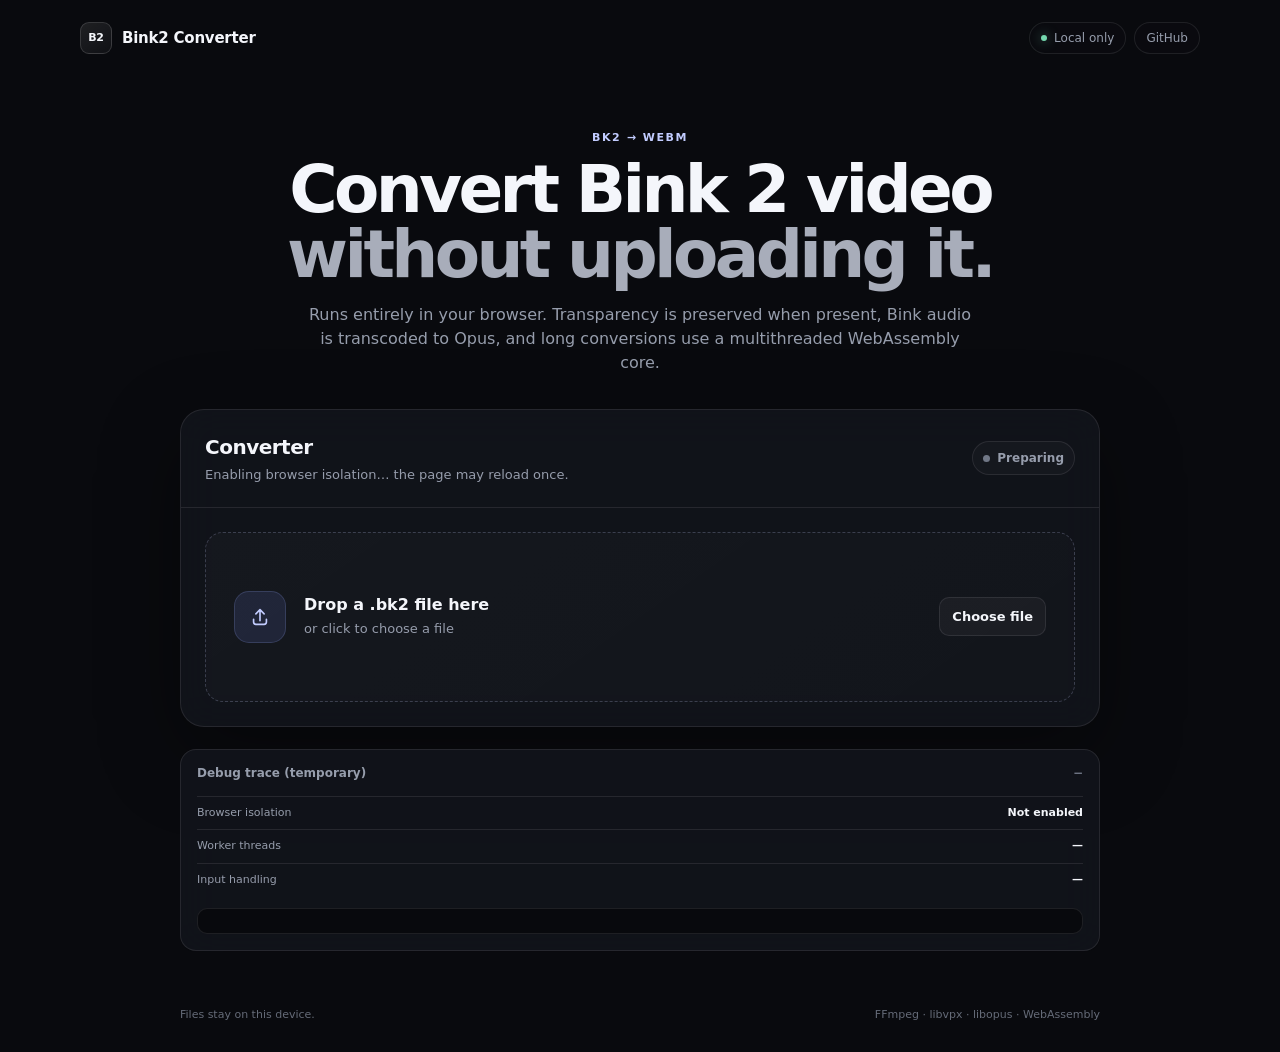
==== commit 67b31d1d: "Open temporary debug trace by default" ====
--- a/index.html
+++ b/index.html
@@ -146,12 +146,12 @@
       </div>
     </section>
 
-    <details class="diagnostics">
-      <summary>Diagnostics</summary>
+    <details class="diagnostics" open>
+      <summary>Debug trace (temporary)</summary>
       <div class="diagnostics-body">
         <div class="diagnostic-row"><span>Browser isolation</span><strong id="isolationValue">Checking…</strong></div>
         <div class="diagnostic-row"><span>Worker threads</span><strong id="threadValue">—</strong></div>
-        <div class="diagnostic-row"><span>Direct file access</span><strong id="workerFsValue">—</strong></div>
+        <div class="diagnostic-row"><span>Input handling</span><strong id="workerFsValue">—</strong></div>
         <pre id="logOutput"></pre>
       </div>
     </details>
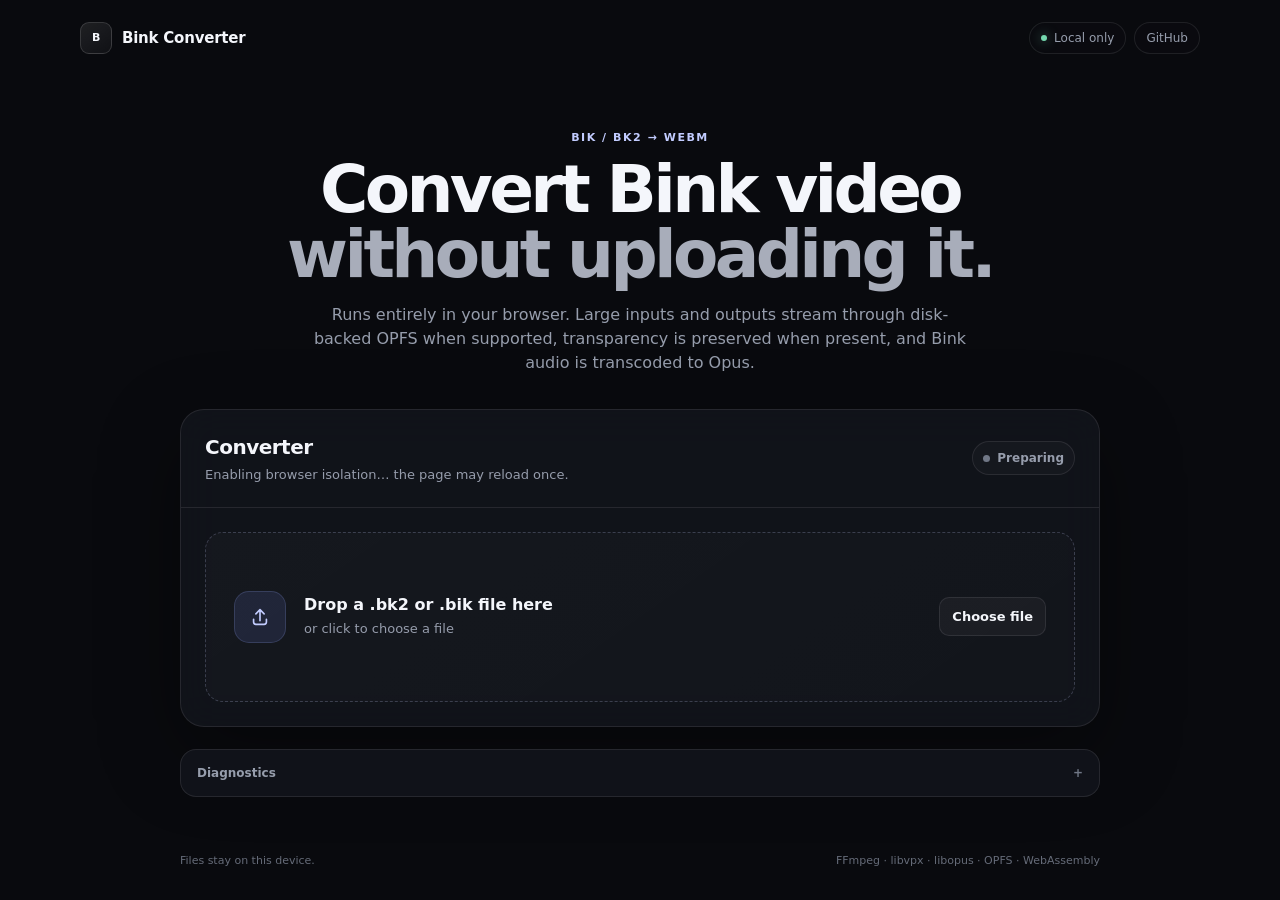
==== commit 16d74f8e: "Accept BIK files and surface OPFS streaming" ====
--- a/index.html
+++ b/index.html
@@ -3,165 +3,68 @@
 <head>
   <meta charset="utf-8">
   <meta name="viewport" content="width=device-width,initial-scale=1">
-  <meta name="description" content="Convert Bink 2 (.bk2) videos to WebM locally in your browser, with transparency and audio preservation.">
+  <meta name="description" content="Convert Bink (.bik) and Bink 2 (.bk2) videos to WebM locally in your browser, with transparency and audio preservation.">
   <meta name="theme-color" content="#0a0b0f">
-  <title>Bink2 Converter</title>
+  <title>Bink Converter</title>
   <script src="./coi-serviceworker.js"></script>
   <link rel="stylesheet" href="./styles.css">
 </head>
 <body>
   <div class="backdrop" aria-hidden="true"></div>
-
   <header class="site-header">
-    <a class="brand" href="./" aria-label="Bink2 Converter home">
-      <span class="brand-mark">B2</span>
-      <span>Bink2 Converter</span>
-    </a>
-    <div class="header-badges">
-      <span class="pill"><span class="status-dot"></span>Local only</span>
-      <a class="pill link-pill" href="https://github.com/vracton/bink2-converter" target="_blank" rel="noreferrer">GitHub</a>
-    </div>
+    <a class="brand" href="./" aria-label="Bink Converter home"><span class="brand-mark">B</span><span>Bink Converter</span></a>
+    <div class="header-badges"><span class="pill"><span class="status-dot"></span>Local only</span><a class="pill link-pill" href="https://github.com/vracton/bink2-converter" target="_blank" rel="noreferrer">GitHub</a></div>
   </header>
 
   <main class="page-shell">
     <section class="hero">
-      <div class="eyebrow">BK2 → WebM</div>
-      <h1>Convert Bink 2 video<br><span>without uploading it.</span></h1>
-      <p>Runs entirely in your browser. Transparency is preserved when present, Bink audio is transcoded to Opus, and long conversions use a multithreaded WebAssembly core.</p>
+      <div class="eyebrow">BIK / BK2 → WebM</div>
+      <h1>Convert Bink video<br><span>without uploading it.</span></h1>
+      <p>Runs entirely in your browser. Large inputs and outputs stream through disk-backed OPFS when supported, transparency is preserved when present, and Bink audio is transcoded to Opus.</p>
     </section>
 
     <section class="app-card" aria-labelledby="converter-heading">
-      <div class="card-heading">
-        <div>
-          <h2 id="converter-heading">Converter</h2>
-          <p id="engineText">Starting decoder…</p>
-        </div>
-        <span id="engineBadge" class="engine-badge loading"><span></span>Loading</span>
-      </div>
-
-      <div id="dropZone" class="drop-zone" tabindex="0" role="button" aria-label="Choose a Bink 2 file">
-        <input id="fileInput" type="file" accept=".bk2,video/bink" hidden>
-        <div class="upload-icon" aria-hidden="true">
-          <svg viewBox="0 0 24 24"><path d="M12 16V4m0 0L7.5 8.5M12 4l4.5 4.5M5 14.5v3A2.5 2.5 0 0 0 7.5 20h9a2.5 2.5 0 0 0 2.5-2.5v-3"/></svg>
-        </div>
-        <div class="drop-copy">
-          <strong>Drop a .bk2 file here</strong>
-          <span>or click to choose a file</span>
-        </div>
+      <div class="card-heading"><div><h2 id="converter-heading">Converter</h2><p id="engineText">Starting decoder…</p></div><span id="engineBadge" class="engine-badge loading"><span></span>Loading</span></div>
+      <div id="dropZone" class="drop-zone" tabindex="0" role="button" aria-label="Choose a Bink file">
+        <input id="fileInput" type="file" accept=".bk2,.bik,video/bink" hidden>
+        <div class="upload-icon" aria-hidden="true"><svg viewBox="0 0 24 24"><path d="M12 16V4m0 0L7.5 8.5M12 4l4.5 4.5M5 14.5v3A2.5 2.5 0 0 0 7.5 20h9a2.5 2.5 0 0 0 2.5-2.5v-3"/></svg></div>
+        <div class="drop-copy"><strong>Drop a .bk2 or .bik file here</strong><span>or click to choose a file</span></div>
         <button id="browseButton" class="secondary-button" type="button">Choose file</button>
       </div>
 
       <div id="filePanel" class="file-panel hidden">
-        <div class="file-summary">
-          <div class="file-symbol">BK2</div>
-          <div class="file-title-wrap">
-            <strong id="fileName"></strong>
-            <span id="fileSubline"></span>
-          </div>
-          <button id="replaceButton" class="ghost-button" type="button">Replace</button>
-        </div>
-
+        <div class="file-summary"><div class="file-symbol">BINK</div><div class="file-title-wrap"><strong id="fileName"></strong><span id="fileSubline"></span></div><button id="replaceButton" class="ghost-button" type="button">Replace</button></div>
         <div id="metadataGrid" class="metadata-grid"></div>
-
         <div class="settings-section">
-          <div class="section-title-row">
-            <div>
-              <h3>Output settings</h3>
-              <p>Defaults are tuned for fast browser conversion with good visual quality.</p>
-            </div>
-          </div>
+          <div class="section-title-row"><div><h3>Output settings</h3><p>Defaults are tuned for fast browser conversion with good visual quality.</p></div></div>
           <div class="settings-grid">
-            <label class="setting-field">
-              <span>Quality</span>
-              <select id="qualitySelect">
-                <option value="8">Very high</option>
-                <option value="18" selected>High</option>
-                <option value="28">Standard</option>
-                <option value="36">Small file</option>
-              </select>
-            </label>
-            <label class="setting-field">
-              <span>Encoding speed</span>
-              <select id="speedSelect">
-                <option value="8" selected>Fastest</option>
-                <option value="7">Faster</option>
-                <option value="5">Balanced</option>
-                <option value="3">Slower / smaller</option>
-              </select>
-            </label>
+            <label class="setting-field"><span>Quality</span><select id="qualitySelect"><option value="8">Very high</option><option value="18" selected>High</option><option value="28">Standard</option><option value="36">Small file</option></select></label>
+            <label class="setting-field"><span>Encoding speed</span><select id="speedSelect"><option value="8" selected>Fastest</option><option value="7">Faster</option><option value="5">Balanced</option><option value="3">Slower / smaller</option></select></label>
           </div>
           <div id="formatNote" class="format-note"></div>
         </div>
-
         <div id="errorBox" class="message error-message hidden" role="alert"></div>
-
-        <div id="idleActions" class="primary-actions">
-          <button id="convertButton" class="primary-button" type="button" disabled>
-            <svg viewBox="0 0 24 24" aria-hidden="true"><path d="M5 12h14m-5-5 5 5-5 5"/></svg>
-            Convert to WebM
-          </button>
-        </div>
-
+        <div id="idleActions" class="primary-actions"><button id="convertButton" class="primary-button" type="button" disabled><svg viewBox="0 0 24 24" aria-hidden="true"><path d="M5 12h14m-5-5 5 5-5 5"/></svg>Convert to WebM</button></div>
         <div id="progressPanel" class="progress-panel hidden" aria-live="polite">
-          <div class="progress-topline">
-            <div>
-              <strong id="progressTitle">Preparing conversion…</strong>
-              <span id="progressDetail">0%</span>
-            </div>
-            <button id="cancelButton" class="ghost-button danger" type="button">Cancel</button>
-          </div>
+          <div class="progress-topline"><div><strong id="progressTitle">Preparing conversion…</strong><span id="progressDetail">0%</span></div><button id="cancelButton" class="ghost-button danger" type="button">Cancel</button></div>
           <div class="progress-track"><div id="progressBar" class="progress-bar"></div></div>
-          <div class="progress-stats">
-            <div><span>Elapsed</span><strong id="elapsedValue">0:00</strong></div>
-            <div><span>Speed</span><strong id="fpsValue">—</strong></div>
-            <div><span>Remaining</span><strong id="etaValue">—</strong></div>
-            <div><span>Frame</span><strong id="frameValue">0 / 0</strong></div>
-          </div>
+          <div class="progress-stats"><div><span>Elapsed</span><strong id="elapsedValue">0:00</strong></div><div><span>Speed</span><strong id="fpsValue">—</strong></div><div><span>Remaining</span><strong id="etaValue">—</strong></div><div><span>Frame</span><strong id="frameValue">0 / 0</strong></div></div>
         </div>
       </div>
     </section>
 
     <section id="resultCard" class="result-card hidden">
-      <div class="result-heading">
-        <div class="success-mark" aria-hidden="true">
-          <svg viewBox="0 0 24 24"><path d="m6.5 12.5 3.5 3.5 7.5-8"/></svg>
-        </div>
-        <div>
-          <div class="eyebrow success-eyebrow">Conversion complete</div>
-          <h2 id="resultTitle">Your WebM is ready</h2>
-          <p id="resultMeta"></p>
-        </div>
-        <a id="downloadButton" class="primary-button download-button" download>
-          <svg viewBox="0 0 24 24" aria-hidden="true"><path d="M12 4v11m0 0 4-4m-4 4-4-4M5 19h14"/></svg>
-          Download
-        </a>
-      </div>
-
-      <div id="previewStage" class="preview-stage">
-        <video id="previewVideo" controls playsinline></video>
-      </div>
-      <div class="result-footer">
-        <span id="previewNote"></span>
-        <button id="convertAnotherButton" class="text-button" type="button">Convert another file</button>
-      </div>
+      <div class="result-heading"><div class="success-mark" aria-hidden="true"><svg viewBox="0 0 24 24"><path d="m6.5 12.5 3.5 3.5 7.5-8"/></svg></div><div><div class="eyebrow success-eyebrow">Conversion complete</div><h2 id="resultTitle">Your WebM is ready</h2><p id="resultMeta"></p></div><a id="downloadButton" class="primary-button download-button" download><svg viewBox="0 0 24 24" aria-hidden="true"><path d="M12 4v11m0 0 4-4m-4 4-4-4M5 19h14"/></svg>Download</a></div>
+      <div id="previewStage" class="preview-stage"><video id="previewVideo" controls playsinline></video></div>
+      <div class="result-footer"><span id="previewNote"></span><button id="convertAnotherButton" class="text-button" type="button">Convert another file</button></div>
     </section>
 
-    <details class="diagnostics" open>
-      <summary>Debug trace (temporary)</summary>
-      <div class="diagnostics-body">
-        <div class="diagnostic-row"><span>Browser isolation</span><strong id="isolationValue">Checking…</strong></div>
-        <div class="diagnostic-row"><span>Worker threads</span><strong id="threadValue">—</strong></div>
-        <div class="diagnostic-row"><span>Input handling</span><strong id="workerFsValue">—</strong></div>
-        <pre id="logOutput"></pre>
-      </div>
+    <details class="diagnostics">
+      <summary>Diagnostics</summary>
+      <div class="diagnostics-body"><div class="diagnostic-row"><span>Browser isolation</span><strong id="isolationValue">Checking…</strong></div><div class="diagnostic-row"><span>Worker threads</span><strong id="threadValue">—</strong></div><div class="diagnostic-row"><span>File I/O</span><strong id="workerFsValue">—</strong></div><pre id="logOutput"></pre></div>
     </details>
   </main>
-
-  <footer class="site-footer">
-    <span>Files stay on this device.</span>
-    <span>FFmpeg · libvpx · libopus · WebAssembly</span>
-  </footer>
-
+  <footer class="site-footer"><span>Files stay on this device.</span><span>FFmpeg · libvpx · libopus · OPFS · WebAssembly</span></footer>
   <script src="./app.js" defer></script>
 </body>
 </html>
